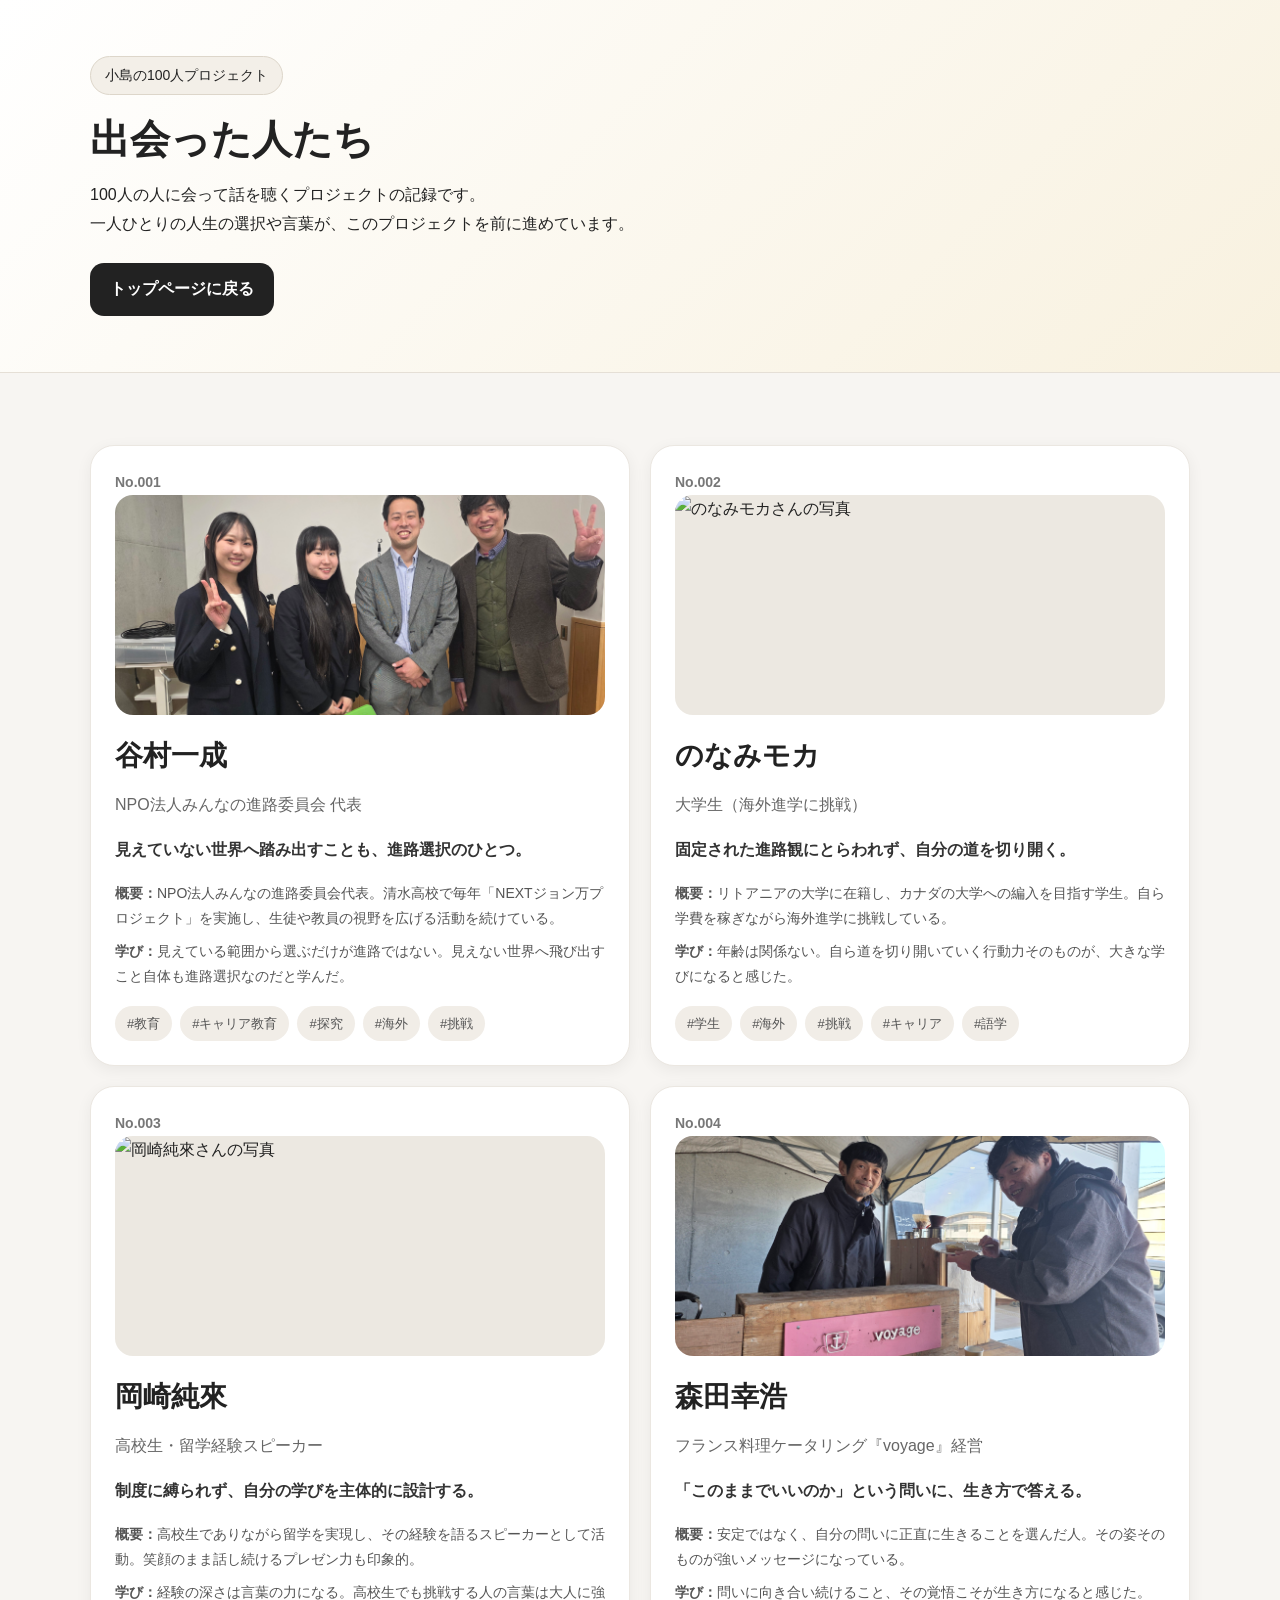
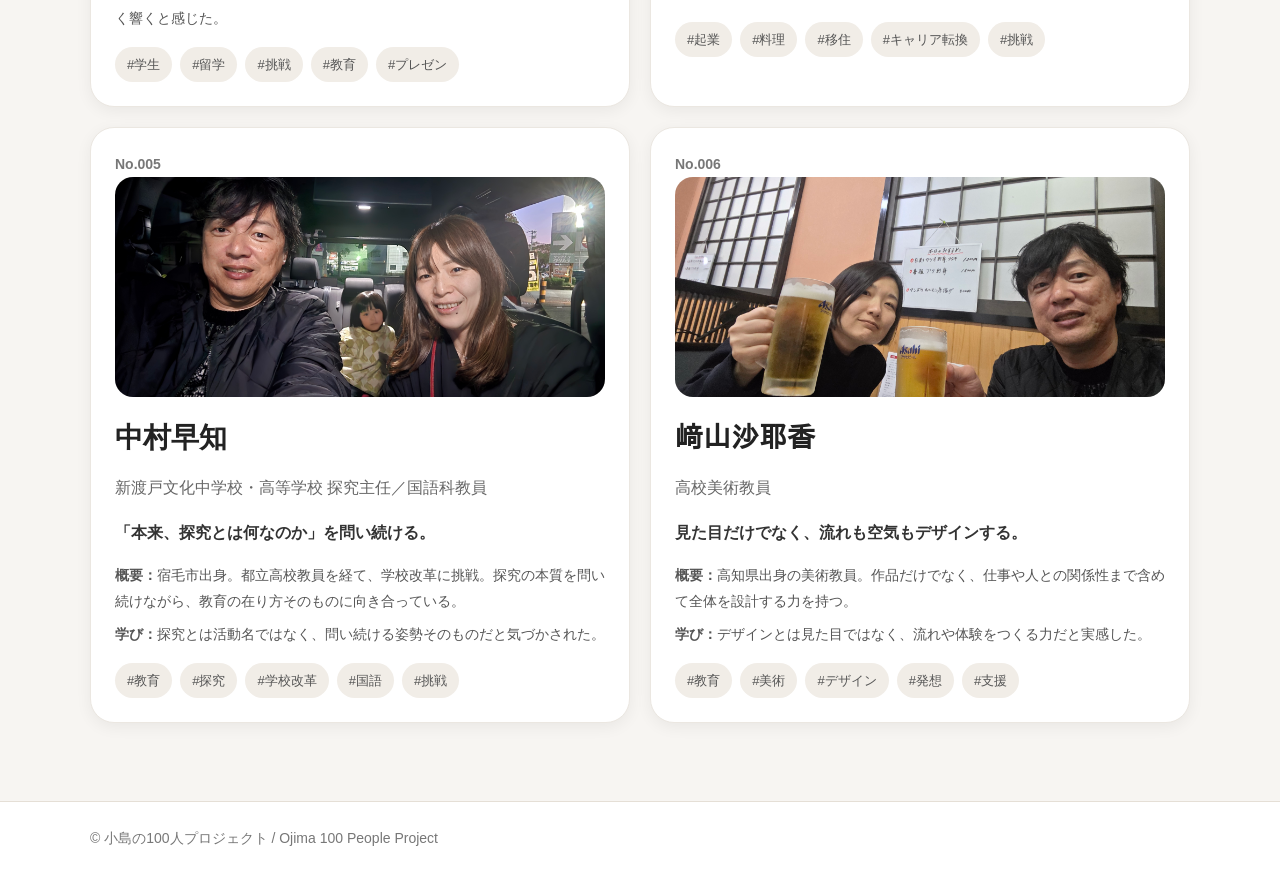
==== people.html @ 740d9c17 "５，６人目を追加" ====
<!DOCTYPE html>
<html lang="ja">
<head>
  <meta charset="UTF-8">
  <meta name="viewport" content="width=device-width, initial-scale=1.0">
  <title>出会った人たち | 小島の100人プロジェクト</title>
  <style>
    * {
      box-sizing: border-box;
    }

    body {
      margin: 0;
      font-family: "Hiragino Sans", "Yu Gothic", "Meiryo", sans-serif;
      background: #f7f5f2;
      color: #222;
      line-height: 1.8;
    }

    a {
      color: inherit;
      text-decoration: none;
    }

    .container {
      width: min(1100px, calc(100% - 32px));
      margin: 0 auto;
    }

    .hero {
      background: linear-gradient(135deg, #ffffff 0%, #f8f1df 100%);
      border-bottom: 1px solid #e5dfd6;
      padding: 56px 0;
    }

    .badge {
      display: inline-block;
      background: #f3efe8;
      border: 1px solid #ddd6ca;
      border-radius: 999px;
      padding: 6px 14px;
      font-size: 14px;
      margin-bottom: 18px;
    }

    h1 {
      font-size: 40px;
      margin: 0 0 16px;
      line-height: 1.3;
    }

    h2 {
      font-size: 28px;
      margin: 0 0 10px;
    }

    p {
      margin: 0;
    }

    .section {
      padding: 48px 0;
    }

    .card {
      background: #fff;
      border-radius: 24px;
      padding: 24px;
      box-shadow: 0 4px 16px rgba(0,0,0,0.06);
      border: 1px solid #ebe7e1;
    }

    .button {
      display: inline-block;
      margin-top: 24px;
      padding: 12px 20px;
      border-radius: 14px;
      background: #222;
      color: white;
      font-weight: 700;
    }

    .people-grid {
      display: grid;
      grid-template-columns: repeat(2, 1fr);
      gap: 20px;
      margin-top: 24px;
    }

    .person-image {
      width: 100%;
      height: 220px;
      object-fit: cover;
      border-radius: 18px;
      background: #ece8e1;
      display: block;
    }

    .person-no {
      font-size: 14px;
      color: #777;
      font-weight: 700;
    }

    .person-role {
      color: #666;
      margin-top: 4px;
    }

    .person-copy {
      margin-top: 16px;
      font-weight: 700;
      color: #333;
    }

    .person-meta {
      margin-top: 16px;
      font-size: 14px;
      color: #555;
    }

    .person-meta div {
      margin-top: 8px;
    }

    .tags {
      display: flex;
      flex-wrap: wrap;
      gap: 8px;
      margin-top: 16px;
    }

    .tag {
      background: #f1ede7;
      color: #555;
      border-radius: 999px;
      padding: 6px 12px;
      font-size: 13px;
    }

    .footer {
      border-top: 1px solid #e5dfd6;
      padding: 24px 0 40px;
      color: #777;
      font-size: 14px;
      background: #fff;
      margin-top: 30px;
    }

    @media (max-width: 800px) {
      h1 {
        font-size: 30px;
      }

      .people-grid {
        grid-template-columns: 1fr;
      }
    }
  </style>
</head>
<body>
  <header class="hero">
    <div class="container">
      <div class="badge">小島の100人プロジェクト</div>
      <h1>出会った人たち</h1>
      <p>
        100人の人に会って話を聴くプロジェクトの記録です。<br>
        一人ひとりの人生の選択や言葉が、このプロジェクトを前に進めています。
      </p>
      <a class="button" href="index.html">トップページに戻る</a>
    </div>
  </header>

  <section class="section">
    <div class="container">
      <div class="people-grid">

        <article class="card">
          <div class="person-no">No.001</div>
          <img class="person-image" src="person001.jpg" alt="谷村一成さんの写真">
          <h2 style="margin-top:16px;">谷村一成</h2>
          <div class="person-role">NPO法人みんなの進路委員会 代表</div>
          <div class="person-copy">見えていない世界へ踏み出すことも、進路選択のひとつ。</div>
          <div class="person-meta">
            <div><strong>概要：</strong>NPO法人みんなの進路委員会代表。清水高校で毎年「NEXTジョン万プロジェクト」を実施し、生徒や教員の視野を広げる活動を続けている。</div>
            <div><strong>学び：</strong>見えている範囲から選ぶだけが進路ではない。見えない世界へ飛び出すこと自体も進路選択なのだと学んだ。</div>
          </div>
          <div class="tags">
            <span class="tag">#教育</span>
            <span class="tag">#キャリア教育</span>
            <span class="tag">#探究</span>
            <span class="tag">#海外</span>
            <span class="tag">#挑戦</span>
          </div>
        </article>

        <article class="card">
          <div class="person-no">No.002</div>
          <img class="person-image" src="person002.jpg" alt="のなみモカさんの写真">
          <h2 style="margin-top:16px;">のなみモカ</h2>
          <div class="person-role">大学生（海外進学に挑戦）</div>
          <div class="person-copy">固定された進路観にとらわれず、自分の道を切り開く。</div>
          <div class="person-meta">
            <div><strong>概要：</strong>リトアニアの大学に在籍し、カナダの大学への編入を目指す学生。自ら学費を稼ぎながら海外進学に挑戦している。</div>
            <div><strong>学び：</strong>年齢は関係ない。自ら道を切り開いていく行動力そのものが、大きな学びになると感じた。</div>
          </div>
          <div class="tags">
            <span class="tag">#学生</span>
            <span class="tag">#海外</span>
            <span class="tag">#挑戦</span>
            <span class="tag">#キャリア</span>
            <span class="tag">#語学</span>
          </div>
        </article>

        <article class="card">
          <div class="person-no">No.003</div>
          <img class="person-image" src="person003.jpg" alt="岡崎純來さんの写真">
          <h2 style="margin-top:16px;">岡崎純來</h2>
          <div class="person-role">高校生・留学経験スピーカー</div>
          <div class="person-copy">制度に縛られず、自分の学びを主体的に設計する。</div>
          <div class="person-meta">
            <div><strong>概要：</strong>高校生でありながら留学を実現し、その経験を語るスピーカーとして活動。笑顔のまま話し続けるプレゼン力も印象的。</div>
            <div><strong>学び：</strong>経験の深さは言葉の力になる。高校生でも挑戦する人の言葉は大人に強く響くと感じた。</div>
          </div>
          <div class="tags">
            <span class="tag">#学生</span>
            <span class="tag">#留学</span>
            <span class="tag">#挑戦</span>
            <span class="tag">#教育</span>
            <span class="tag">#プレゼン</span>
          </div>
        </article>

        <article class="card">
          <div class="person-no">No.004</div>
          <img class="person-image" src="person004 (2).jpg" alt="森田幸浩さんの写真">
          <h2 style="margin-top:16px;">森田幸浩</h2>
          <div class="person-role">フランス料理ケータリング『voyage』経営</div>
          <div class="person-copy">「このままでいいのか」という問いに、生き方で答える。</div>
          <div class="person-meta">
            <div><strong>概要：</strong>安定ではなく、自分の問いに正直に生きることを選んだ人。その姿そのものが強いメッセージになっている。</div>
            <div><strong>学び：</strong>問いに向き合い続けること、その覚悟こそが生き方になると感じた。</div>
          </div>
          <div class="tags">
            <span class="tag">#起業</span>
            <span class="tag">#料理</span>
            <span class="tag">#移住</span>
            <span class="tag">#キャリア転換</span>
            <span class="tag">#挑戦</span>
          </div>
        </article>

        <article class="card">
          <div class="person-no">No.005</div>
          <img class="person-image" src="person005.jpg" alt="中村早知さんの写真">
          <h2 style="margin-top:16px;">中村早知</h2>
          <div class="person-role">新渡戸文化中学校・高等学校 探究主任／国語科教員</div>
          <div class="person-copy">「本来、探究とは何なのか」を問い続ける。</div>
          <div class="person-meta">
            <div><strong>概要：</strong>宿毛市出身。都立高校教員を経て、学校改革に挑戦。探究の本質を問い続けながら、教育の在り方そのものに向き合っている。</div>
            <div><strong>学び：</strong>探究とは活動名ではなく、問い続ける姿勢そのものだと気づかされた。</div>
          </div>
          <div class="tags">
            <span class="tag">#教育</span>
            <span class="tag">#探究</span>
            <span class="tag">#学校改革</span>
            <span class="tag">#国語</span>
            <span class="tag">#挑戦</span>
          </div>
        </article>

        <article class="card">
          <div class="person-no">No.006</div>
          <img class="person-image" src="person006.jpg" alt="﨑山沙耶香さんの写真">
          <h2 style="margin-top:16px;">﨑山沙耶香</h2>
          <div class="person-role">高校美術教員</div>
          <div class="person-copy">見た目だけでなく、流れも空気もデザインする。</div>
          <div class="person-meta">
            <div><strong>概要：</strong>高知県出身の美術教員。作品だけでなく、仕事や人との関係性まで含めて全体を設計する力を持つ。</div>
            <div><strong>学び：</strong>デザインとは見た目ではなく、流れや体験をつくる力だと実感した。</div>
          </div>
          <div class="tags">
            <span class="tag">#教育</span>
            <span class="tag">#美術</span>
            <span class="tag">#デザイン</span>
            <span class="tag">#発想</span>
            <span class="tag">#支援</span>
          </div>
        </article>

      </div>
    </div>
  </section>

  <footer class="footer">
    <div class="container">
      © 小島の100人プロジェクト / Ojima 100 People Project
    </div>
  </footer>
</body>
</html>
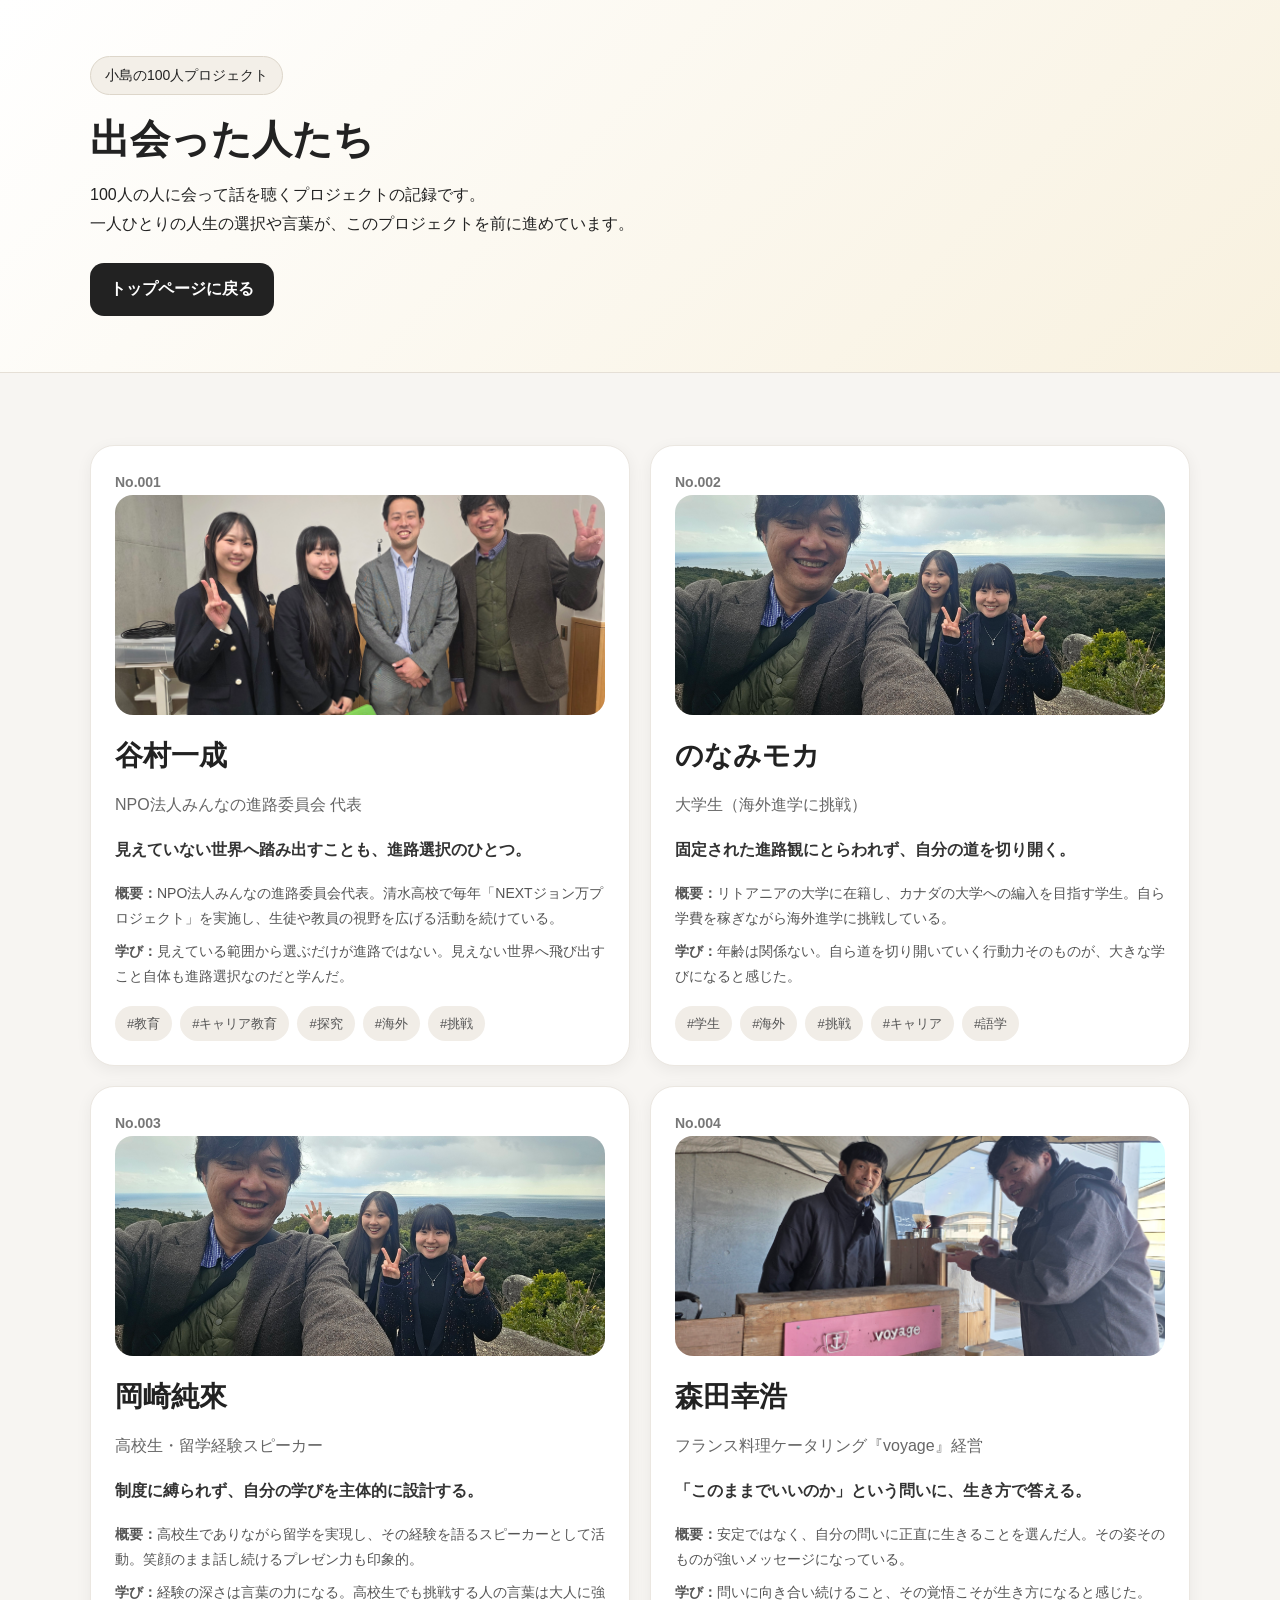
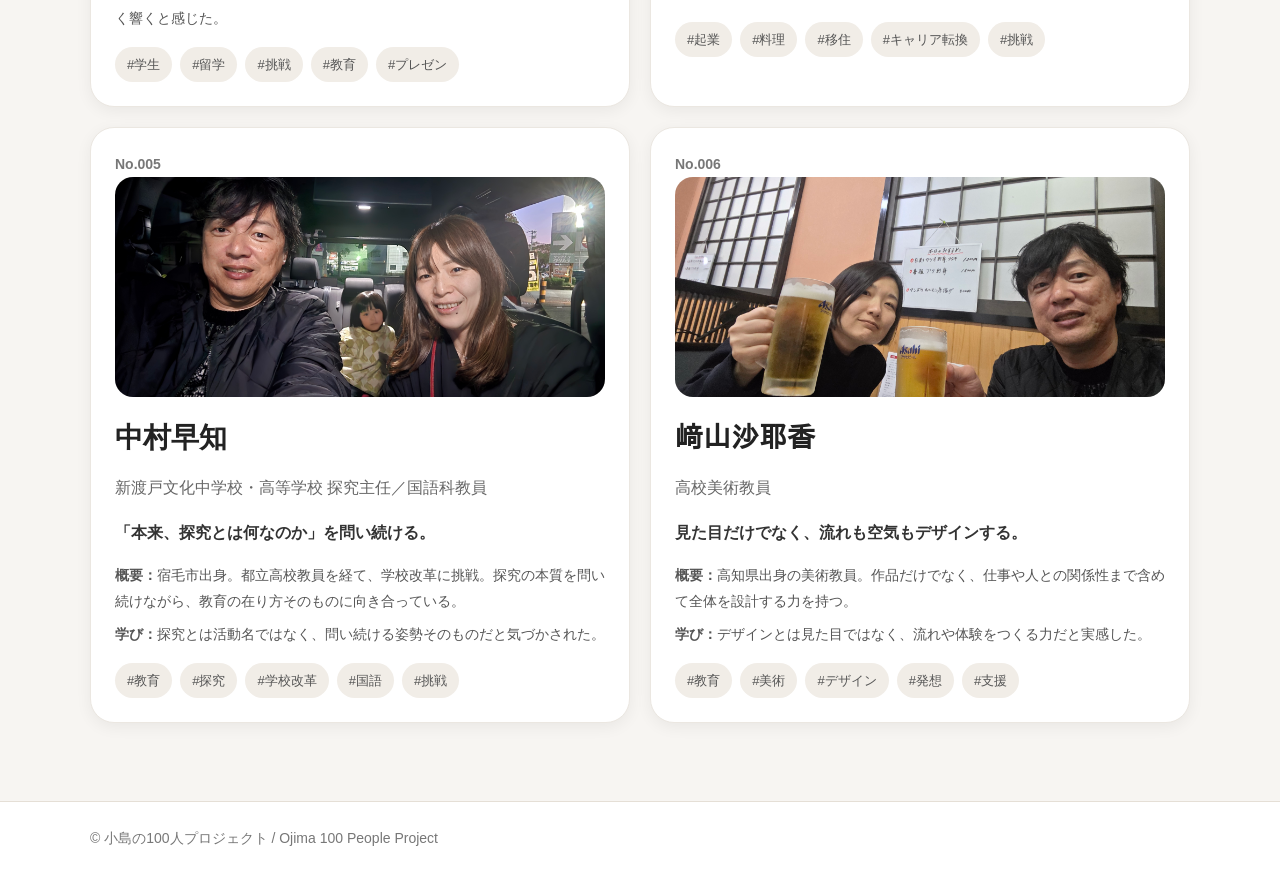
==== commit dcd263aa: "2-3人目の写真リンクを修正" ====
--- a/people.html
+++ b/people.html
@@ -196,7 +196,7 @@
 
         <article class="card">
           <div class="person-no">No.002</div>
-          <img class="person-image" src="person002.jpg" alt="のなみモカさんの写真">
+          <img class="person-image" src="person002-003.jpg" alt="のなみモカさんの写真">
           <h2 style="margin-top:16px;">のなみモカ</h2>
           <div class="person-role">大学生（海外進学に挑戦）</div>
           <div class="person-copy">固定された進路観にとらわれず、自分の道を切り開く。</div>
@@ -215,7 +215,7 @@
 
         <article class="card">
           <div class="person-no">No.003</div>
-          <img class="person-image" src="person003.jpg" alt="岡崎純來さんの写真">
+          <img class="person-image" src="person002-003.jpg" alt="岡崎純來さんの写真">
           <h2 style="margin-top:16px;">岡崎純來</h2>
           <div class="person-role">高校生・留学経験スピーカー</div>
           <div class="person-copy">制度に縛られず、自分の学びを主体的に設計する。</div>
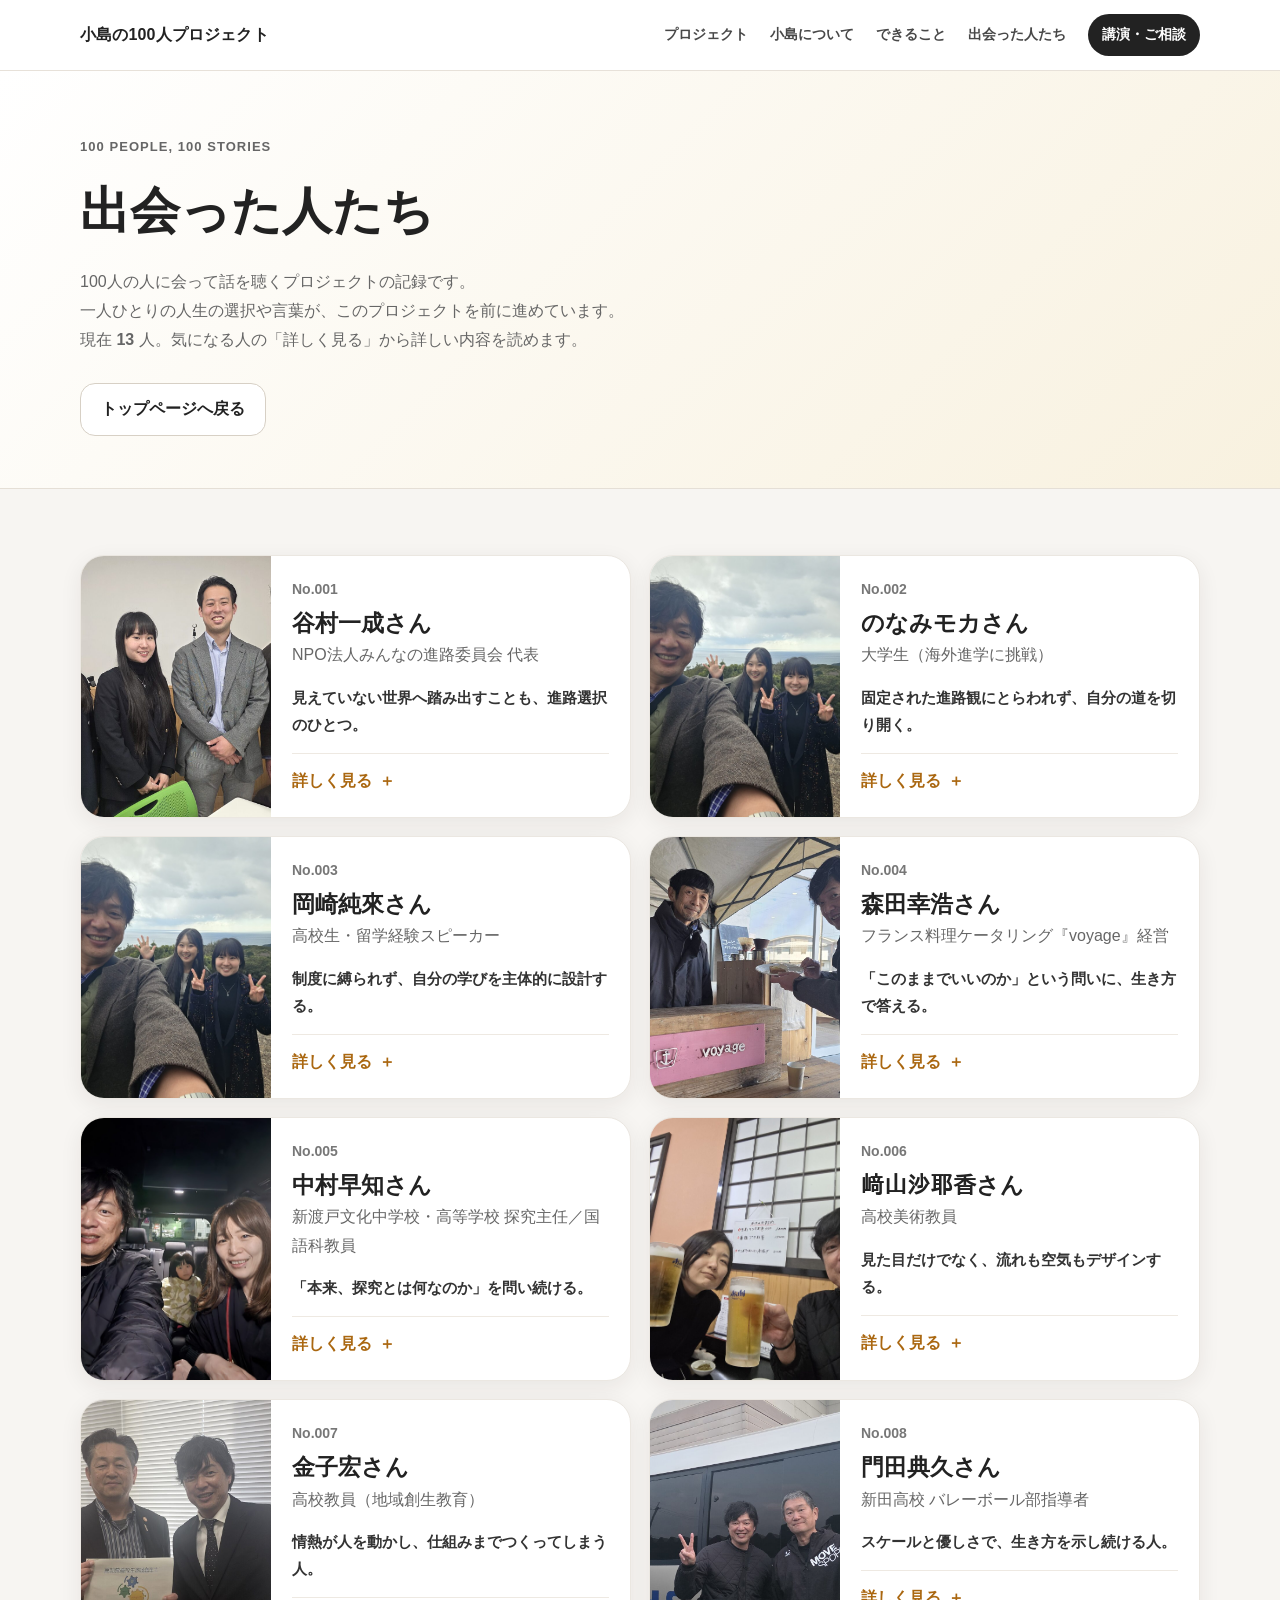
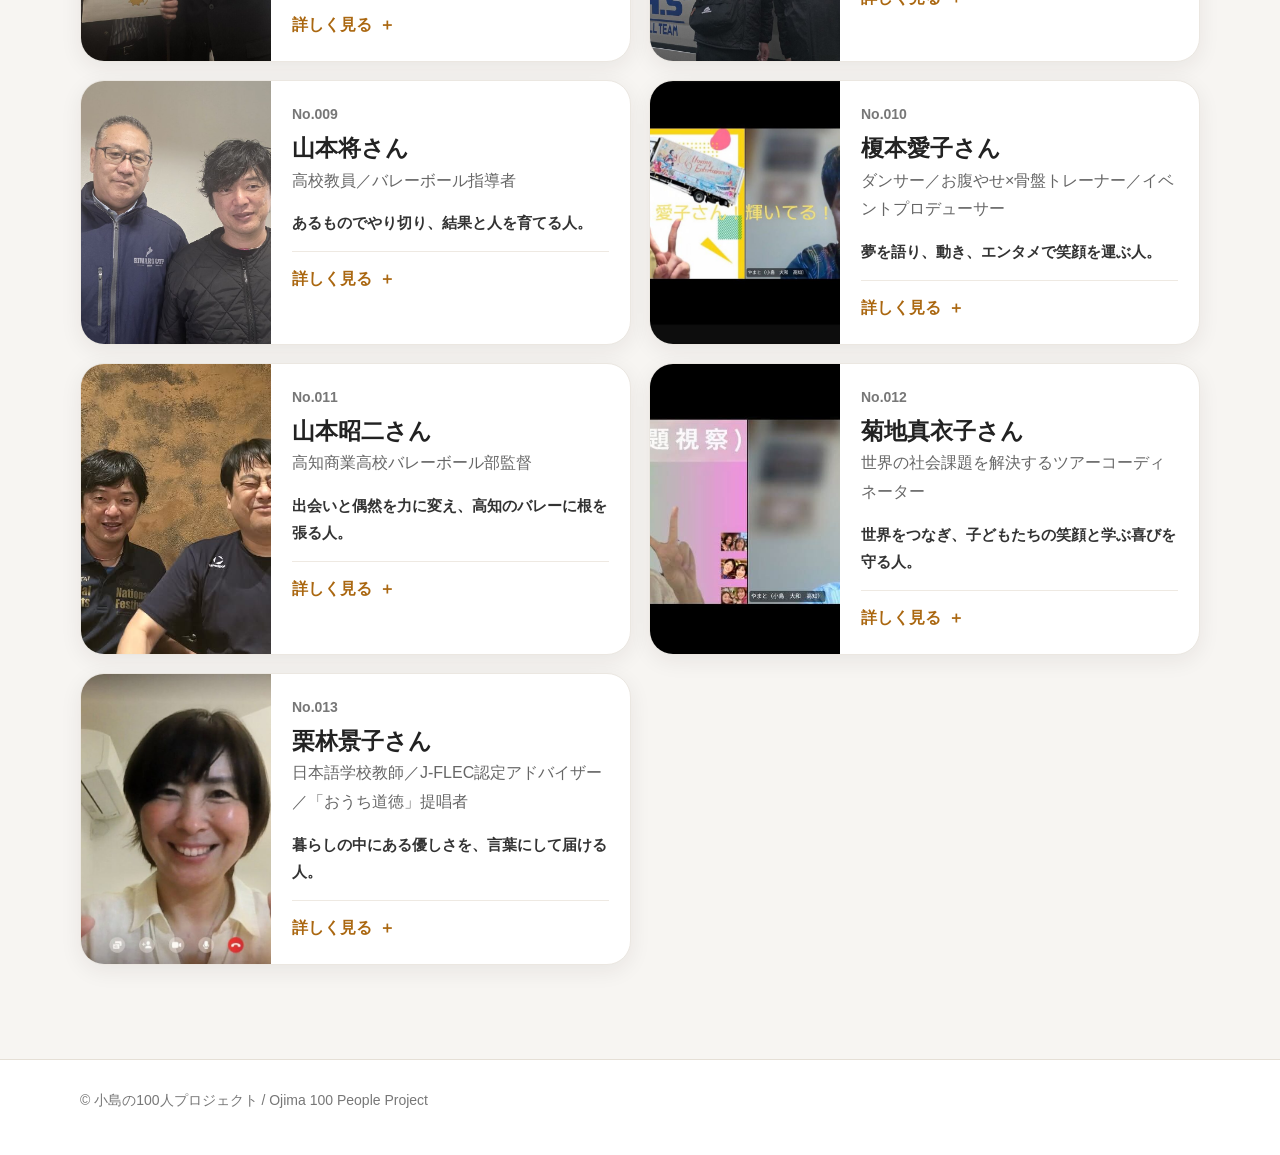
==== commit 7f46c115: "13人目まで追加しホームページを整理" ====
--- a/people.html
+++ b/people.html
@@ -1,302 +1,44 @@
-<!DOCTYPE html>
+<!doctype html>
 <html lang="ja">
 <head>
-  <meta charset="UTF-8">
-  <meta name="viewport" content="width=device-width, initial-scale=1.0">
-  <title>出会った人たち | 小島の100人プロジェクト</title>
-  <style>
-    * {
-      box-sizing: border-box;
-    }
-
-    body {
-      margin: 0;
-      font-family: "Hiragino Sans", "Yu Gothic", "Meiryo", sans-serif;
-      background: #f7f5f2;
-      color: #222;
-      line-height: 1.8;
-    }
-
-    a {
-      color: inherit;
-      text-decoration: none;
-    }
-
-    .container {
-      width: min(1100px, calc(100% - 32px));
-      margin: 0 auto;
-    }
-
-    .hero {
-      background: linear-gradient(135deg, #ffffff 0%, #f8f1df 100%);
-      border-bottom: 1px solid #e5dfd6;
-      padding: 56px 0;
-    }
-
-    .badge {
-      display: inline-block;
-      background: #f3efe8;
-      border: 1px solid #ddd6ca;
-      border-radius: 999px;
-      padding: 6px 14px;
-      font-size: 14px;
-      margin-bottom: 18px;
-    }
-
-    h1 {
-      font-size: 40px;
-      margin: 0 0 16px;
-      line-height: 1.3;
-    }
-
-    h2 {
-      font-size: 28px;
-      margin: 0 0 10px;
-    }
-
-    p {
-      margin: 0;
-    }
-
-    .section {
-      padding: 48px 0;
-    }
-
-    .card {
-      background: #fff;
-      border-radius: 24px;
-      padding: 24px;
-      box-shadow: 0 4px 16px rgba(0,0,0,0.06);
-      border: 1px solid #ebe7e1;
-    }
-
-    .button {
-      display: inline-block;
-      margin-top: 24px;
-      padding: 12px 20px;
-      border-radius: 14px;
-      background: #222;
-      color: white;
-      font-weight: 700;
-    }
-
-    .people-grid {
-      display: grid;
-      grid-template-columns: repeat(2, 1fr);
-      gap: 20px;
-      margin-top: 24px;
-    }
-
-    .person-image {
-      width: 100%;
-      height: 220px;
-      object-fit: cover;
-      border-radius: 18px;
-      background: #ece8e1;
-      display: block;
-    }
-
-    .person-no {
-      font-size: 14px;
-      color: #777;
-      font-weight: 700;
-    }
-
-    .person-role {
-      color: #666;
-      margin-top: 4px;
-    }
-
-    .person-copy {
-      margin-top: 16px;
-      font-weight: 700;
-      color: #333;
-    }
-
-    .person-meta {
-      margin-top: 16px;
-      font-size: 14px;
-      color: #555;
-    }
-
-    .person-meta div {
-      margin-top: 8px;
-    }
-
-    .tags {
-      display: flex;
-      flex-wrap: wrap;
-      gap: 8px;
-      margin-top: 16px;
-    }
-
-    .tag {
-      background: #f1ede7;
-      color: #555;
-      border-radius: 999px;
-      padding: 6px 12px;
-      font-size: 13px;
-    }
-
-    .footer {
-      border-top: 1px solid #e5dfd6;
-      padding: 24px 0 40px;
-      color: #777;
-      font-size: 14px;
-      background: #fff;
-      margin-top: 30px;
-    }
-
-    @media (max-width: 800px) {
-      h1 {
-        font-size: 30px;
-      }
-
-      .people-grid {
-        grid-template-columns: 1fr;
-      }
-    }
-  </style>
+  <meta charset="utf-8">
+  <meta name="viewport" content="width=device-width, initial-scale=1">
+  <meta name="description" content="小島の100人プロジェクトで出会った13人の紹介。">
+  <title>出会った人たち｜小島の100人プロジェクト</title>
+  <link rel="stylesheet" href="style.css">
+  <script src="people-data.js" defer></script>
+  <script src="site.js" defer></script>
 </head>
 <body>
-  <header class="hero">
-    <div class="container">
-      <div class="badge">小島の100人プロジェクト</div>
-      <h1>出会った人たち</h1>
-      <p>
-        100人の人に会って話を聴くプロジェクトの記録です。<br>
-        一人ひとりの人生の選択や言葉が、このプロジェクトを前に進めています。
-      </p>
-      <a class="button" href="index.html">トップページに戻る</a>
+  <header class="site-header">
+    <div class="container nav-row">
+      <a class="brand" href="index.html">小島の100人プロジェクト</a>
+      <button class="menu-button" type="button" aria-expanded="false" aria-controls="site-nav">メニュー</button>
+      <nav class="nav-links" id="site-nav" aria-label="メインメニュー">
+        <a href="index.html#project">プロジェクト</a>
+        <a href="index.html#profile">小島について</a>
+        <a href="index.html#services">できること</a>
+        <a href="people.html">出会った人たち</a>
+        <a class="nav-contact" href="index.html#request">講演・ご相談</a>
+      </nav>
     </div>
   </header>
 
-  <section class="section">
-    <div class="container">
-      <div class="people-grid">
+  <main>
+    <section class="page-hero">
+      <div class="container">
+        <p class="section-kicker">100 PEOPLE, 100 STORIES</p>
+        <h1>出会った人たち</h1>
+        <p>100人の人に会って話を聴くプロジェクトの記録です。<br>一人ひとりの人生の選択や言葉が、このプロジェクトを前に進めています。<br>現在 <strong data-people-count>13</strong> 人。気になる人の「詳しく見る」から詳しい内容を読めます。</p>
+        <div class="button-row"><a class="button button-light" href="index.html">トップページへ戻る</a></div>
+      </div>
+    </section>
+    <section class="section">
+      <div class="container"><div class="people-list" id="people-list"></div></div>
+    </section>
+  </main>
 
-        <article class="card">
-          <div class="person-no">No.001</div>
-          <img class="person-image" src="person001.jpg" alt="谷村一成さんの写真">
-          <h2 style="margin-top:16px;">谷村一成</h2>
-          <div class="person-role">NPO法人みんなの進路委員会 代表</div>
-          <div class="person-copy">見えていない世界へ踏み出すことも、進路選択のひとつ。</div>
-          <div class="person-meta">
-            <div><strong>概要：</strong>NPO法人みんなの進路委員会代表。清水高校で毎年「NEXTジョン万プロジェクト」を実施し、生徒や教員の視野を広げる活動を続けている。</div>
-            <div><strong>学び：</strong>見えている範囲から選ぶだけが進路ではない。見えない世界へ飛び出すこと自体も進路選択なのだと学んだ。</div>
-          </div>
-          <div class="tags">
-            <span class="tag">#教育</span>
-            <span class="tag">#キャリア教育</span>
-            <span class="tag">#探究</span>
-            <span class="tag">#海外</span>
-            <span class="tag">#挑戦</span>
-          </div>
-        </article>
-
-        <article class="card">
-          <div class="person-no">No.002</div>
-          <img class="person-image" src="person002-003.jpg" alt="のなみモカさんの写真">
-          <h2 style="margin-top:16px;">のなみモカ</h2>
-          <div class="person-role">大学生（海外進学に挑戦）</div>
-          <div class="person-copy">固定された進路観にとらわれず、自分の道を切り開く。</div>
-          <div class="person-meta">
-            <div><strong>概要：</strong>リトアニアの大学に在籍し、カナダの大学への編入を目指す学生。自ら学費を稼ぎながら海外進学に挑戦している。</div>
-            <div><strong>学び：</strong>年齢は関係ない。自ら道を切り開いていく行動力そのものが、大きな学びになると感じた。</div>
-          </div>
-          <div class="tags">
-            <span class="tag">#学生</span>
-            <span class="tag">#海外</span>
-            <span class="tag">#挑戦</span>
-            <span class="tag">#キャリア</span>
-            <span class="tag">#語学</span>
-          </div>
-        </article>
-
-        <article class="card">
-          <div class="person-no">No.003</div>
-          <img class="person-image" src="person002-003.jpg" alt="岡崎純來さんの写真">
-          <h2 style="margin-top:16px;">岡崎純來</h2>
-          <div class="person-role">高校生・留学経験スピーカー</div>
-          <div class="person-copy">制度に縛られず、自分の学びを主体的に設計する。</div>
-          <div class="person-meta">
-            <div><strong>概要：</strong>高校生でありながら留学を実現し、その経験を語るスピーカーとして活動。笑顔のまま話し続けるプレゼン力も印象的。</div>
-            <div><strong>学び：</strong>経験の深さは言葉の力になる。高校生でも挑戦する人の言葉は大人に強く響くと感じた。</div>
-          </div>
-          <div class="tags">
-            <span class="tag">#学生</span>
-            <span class="tag">#留学</span>
-            <span class="tag">#挑戦</span>
-            <span class="tag">#教育</span>
-            <span class="tag">#プレゼン</span>
-          </div>
-        </article>
-
-        <article class="card">
-          <div class="person-no">No.004</div>
-          <img class="person-image" src="person004 (2).jpg" alt="森田幸浩さんの写真">
-          <h2 style="margin-top:16px;">森田幸浩</h2>
-          <div class="person-role">フランス料理ケータリング『voyage』経営</div>
-          <div class="person-copy">「このままでいいのか」という問いに、生き方で答える。</div>
-          <div class="person-meta">
-            <div><strong>概要：</strong>安定ではなく、自分の問いに正直に生きることを選んだ人。その姿そのものが強いメッセージになっている。</div>
-            <div><strong>学び：</strong>問いに向き合い続けること、その覚悟こそが生き方になると感じた。</div>
-          </div>
-          <div class="tags">
-            <span class="tag">#起業</span>
-            <span class="tag">#料理</span>
-            <span class="tag">#移住</span>
-            <span class="tag">#キャリア転換</span>
-            <span class="tag">#挑戦</span>
-          </div>
-        </article>
-
-        <article class="card">
-          <div class="person-no">No.005</div>
-          <img class="person-image" src="person005.jpg" alt="中村早知さんの写真">
-          <h2 style="margin-top:16px;">中村早知</h2>
-          <div class="person-role">新渡戸文化中学校・高等学校 探究主任／国語科教員</div>
-          <div class="person-copy">「本来、探究とは何なのか」を問い続ける。</div>
-          <div class="person-meta">
-            <div><strong>概要：</strong>宿毛市出身。都立高校教員を経て、学校改革に挑戦。探究の本質を問い続けながら、教育の在り方そのものに向き合っている。</div>
-            <div><strong>学び：</strong>探究とは活動名ではなく、問い続ける姿勢そのものだと気づかされた。</div>
-          </div>
-          <div class="tags">
-            <span class="tag">#教育</span>
-            <span class="tag">#探究</span>
-            <span class="tag">#学校改革</span>
-            <span class="tag">#国語</span>
-            <span class="tag">#挑戦</span>
-          </div>
-        </article>
-
-        <article class="card">
-          <div class="person-no">No.006</div>
-          <img class="person-image" src="person006.jpg" alt="﨑山沙耶香さんの写真">
-          <h2 style="margin-top:16px;">﨑山沙耶香</h2>
-          <div class="person-role">高校美術教員</div>
-          <div class="person-copy">見た目だけでなく、流れも空気もデザインする。</div>
-          <div class="person-meta">
-            <div><strong>概要：</strong>高知県出身の美術教員。作品だけでなく、仕事や人との関係性まで含めて全体を設計する力を持つ。</div>
-            <div><strong>学び：</strong>デザインとは見た目ではなく、流れや体験をつくる力だと実感した。</div>
-          </div>
-          <div class="tags">
-            <span class="tag">#教育</span>
-            <span class="tag">#美術</span>
-            <span class="tag">#デザイン</span>
-            <span class="tag">#発想</span>
-            <span class="tag">#支援</span>
-          </div>
-        </article>
-
-      </div>
-    </div>
-  </section>
-
-  <footer class="footer">
-    <div class="container">
-      © 小島の100人プロジェクト / Ojima 100 People Project
-    </div>
-  </footer>
+  <footer class="footer"><div class="container">© 小島の100人プロジェクト / Ojima 100 People Project</div></footer>
+  <script defer src="https://static.cloudflareinsights.com/beacon.min.js" data-cf-beacon='{"token":"42fcae2c3ddd4a71bd845578c93f13e4"}'></script>
 </body>
 </html>
--- a/style.css
+++ b/style.css
@@ -0,0 +1,250 @@
+:root {
+  --bg: #f7f5f2;
+  --surface: #ffffff;
+  --surface-warm: #f8f1df;
+  --surface-muted: #f3efe8;
+  --text: #222222;
+  --muted: #666666;
+  --line: #e5dfd6;
+  --accent: #d48516;
+  --accent-dark: #aa6710;
+  --shadow: 0 6px 22px rgba(43, 35, 25, 0.07);
+  --radius: 24px;
+}
+
+* { box-sizing: border-box; }
+html { scroll-behavior: smooth; }
+body {
+  margin: 0;
+  color: var(--text);
+  background: var(--bg);
+  font-family: "Hiragino Sans", "Yu Gothic", "Meiryo", sans-serif;
+  line-height: 1.8;
+}
+body.menu-open { overflow: hidden; }
+a { color: inherit; text-decoration: none; }
+img { display: block; max-width: 100%; }
+button { font: inherit; }
+
+.container {
+  width: min(1120px, calc(100% - 36px));
+  margin: 0 auto;
+}
+
+.site-header {
+  position: sticky;
+  top: 0;
+  z-index: 20;
+  border-bottom: 1px solid rgba(229, 223, 214, 0.92);
+  background: rgba(255, 255, 255, 0.94);
+  backdrop-filter: blur(12px);
+}
+.nav-row {
+  min-height: 70px;
+  display: flex;
+  align-items: center;
+  justify-content: space-between;
+  gap: 24px;
+}
+.brand { font-weight: 800; letter-spacing: 0.01em; }
+.nav-links { display: flex; align-items: center; gap: 22px; font-size: 14px; font-weight: 700; }
+.nav-links a { color: #484848; }
+.nav-links a:hover { color: var(--accent-dark); }
+.nav-contact { padding: 8px 14px; border-radius: 999px; color: #fff !important; background: var(--text); }
+.menu-button { display: none; border: 0; background: transparent; padding: 8px; font-weight: 700; cursor: pointer; }
+
+.hero {
+  padding: 78px 0 66px;
+  overflow: hidden;
+  border-bottom: 1px solid var(--line);
+  background:
+    radial-gradient(circle at 88% 12%, rgba(212, 133, 22, 0.17), transparent 27%),
+    linear-gradient(135deg, #ffffff 0%, var(--surface-warm) 100%);
+}
+.hero-grid { display: grid; grid-template-columns: 1fr 340px; gap: 52px; align-items: center; }
+.eyebrow {
+  display: inline-flex;
+  padding: 6px 14px;
+  margin-bottom: 20px;
+  border: 1px solid #ddd6ca;
+  border-radius: 999px;
+  background: var(--surface-muted);
+  font-size: 14px;
+  font-weight: 700;
+}
+.hero h1 { margin: 0; font-size: clamp(38px, 5vw, 60px); line-height: 1.24; letter-spacing: -0.035em; }
+.hero-copy { max-width: 760px; margin: 26px 0 0; color: #4c4c4c; font-size: 18px; }
+.hero-quote { padding: 30px; border-radius: var(--radius); background: rgba(255,255,255,.74); box-shadow: var(--shadow); }
+.hero-quote strong { display: block; font-size: 24px; line-height: 1.5; }
+.hero-quote span { display: block; margin-top: 16px; color: var(--muted); }
+
+.button-row { display: flex; flex-wrap: wrap; gap: 12px; margin-top: 28px; }
+.button {
+  display: inline-flex;
+  align-items: center;
+  justify-content: center;
+  min-height: 46px;
+  padding: 11px 20px;
+  border: 1px solid transparent;
+  border-radius: 15px;
+  font-weight: 800;
+  transition: transform .2s, background .2s;
+}
+.button:hover { transform: translateY(-1px); }
+.button-main { color: #fff; background: var(--accent); }
+.button-main:hover { background: var(--accent-dark); }
+.button-dark { color: #fff; background: var(--text); }
+.button-light { border-color: #d7d0c5; background: #fff; }
+.button-consult { border-color: #c8790e; color: #8f560d; background: #fff8e8; }
+.button-small { min-height: 38px; padding: 7px 13px; border-radius: 12px; font-size: 14px; }
+
+.stats { display: grid; grid-template-columns: repeat(3, 1fr); gap: 16px; padding: 28px 0; }
+.stat-card { padding: 22px; border: 1px solid #ebe7e1; border-radius: 20px; background: #fff; box-shadow: 0 3px 12px rgba(0,0,0,.04); }
+.stat-label { color: #777; font-size: 14px; }
+.stat-number { margin-top: 4px; font-size: 31px; font-weight: 850; line-height: 1.4; }
+.stat-number-small { font-size: 25px; }
+
+.section { padding: 66px 0; }
+.section-compact { padding-top: 18px; }
+.section-head { display: flex; justify-content: space-between; gap: 26px; align-items: end; margin-bottom: 28px; }
+.section-title { margin: 0; font-size: clamp(30px, 3vw, 40px); line-height: 1.35; letter-spacing: -.02em; }
+.section-sub { max-width: 760px; margin: 8px 0 0; color: var(--muted); font-size: 16px; }
+.section-kicker { margin: 0 0 6px; color: var(--accent-dark); font-size: 13px; font-weight: 850; letter-spacing: .08em; }
+
+.card { border: 1px solid #ebe7e1; border-radius: var(--radius); background: #fff; box-shadow: var(--shadow); }
+.profile-grid { display: grid; grid-template-columns: 1.12fr .88fr; gap: 30px; align-items: start; }
+.profile-copy { padding: 30px; }
+.profile-copy p { margin: 0; color: #555; }
+.profile-side { display: grid; gap: 18px; }
+.profile-image { width: 100%; height: 410px; object-fit: cover; border-radius: var(--radius); box-shadow: var(--shadow); }
+.warm-card { padding: 26px; background: var(--surface-muted); }
+.warm-card h3 { margin: 0; font-size: 19px; }
+.simple-list { margin: 15px 0 0; padding-left: 1.2em; color: #444; }
+.small-note { margin: 14px 0 0; color: #777; font-size: 13px; }
+.simple-list li { margin-bottom: 6px; }
+
+.mini-grid { display: grid; grid-template-columns: repeat(4, 1fr); gap: 16px; }
+.mini-card { padding: 24px; }
+.mini-card h3 { margin: 0; font-size: 20px; }
+.mini-card p { margin: 10px 0 0; color: #5b5b5b; font-size: 15px; }
+
+.service-grid { display: grid; grid-template-columns: repeat(3, 1fr); gap: 18px; }
+.service-card { align-self: start; padding: 26px; }
+.service-card h3 { margin: 0; font-size: 20px; }
+.service-card p { margin: 10px 0 0; color: #555; font-size: 15px; }
+.service-note { margin-top: 18px; padding: 18px 22px; border-radius: 18px; background: var(--surface-muted); color: #5d554c; }
+
+.request-panel {
+  display: grid;
+  grid-template-columns: .9fr 1.1fr;
+  gap: 28px;
+  padding: 34px;
+  border-radius: var(--radius);
+  color: #fff;
+  background: #24211e;
+  box-shadow: var(--shadow);
+}
+.request-main p:not(.section-kicker) { color: rgba(255,255,255,.82); }
+.request-main .section-kicker { color: #f1b24d; }
+.request-options { display: grid; grid-template-columns: repeat(2, 1fr); gap: 12px; }
+.request-options > div { padding: 18px; border: 1px solid rgba(255,255,255,.14); border-radius: 17px; background: rgba(255,255,255,.07); }
+.request-options strong { display: block; margin-bottom: 7px; }
+.request-options span { display: block; color: rgba(255,255,255,.72); font-size: 14px; }
+.request-cost { grid-column: 1 / -1; margin: 0; padding-top: 18px; border-top: 1px solid rgba(255,255,255,.14); color: rgba(255,255,255,.68); font-size: 13px; }
+
+.featured-grid { display: grid; grid-template-columns: repeat(2, 1fr); gap: 22px; }
+.person-card { overflow: hidden; }
+.person-card-body { padding: 24px; }
+.person-image { width: 100%; height: 235px; object-fit: cover; background: #ece8e1; }
+.person-no { color: #777; font-size: 14px; font-weight: 800; }
+.person-name { margin: 5px 0 0; font-size: 26px; line-height: 1.4; }
+.person-role { margin-top: 2px; color: var(--muted); }
+.person-copy { margin-top: 14px; color: #333; font-weight: 800; }
+.person-meta { margin-top: 16px; color: #555; font-size: 14px; }
+.person-meta div + div { margin-top: 8px; }
+.tags { display: flex; flex-wrap: wrap; gap: 7px; margin-top: 16px; }
+.tag { padding: 5px 10px; border-radius: 999px; background: #f1ede7; color: #555; font-size: 12px; }
+.person-actions { display: flex; flex-wrap: wrap; gap: 9px; margin-top: 17px; }
+.all-people-cta { margin-top: 28px; padding: 26px; text-align: center; border: 1px solid #ead9bf; border-radius: var(--radius); background: #fff8e8; }
+.all-people-cta strong { display: block; font-size: 22px; }
+.all-people-cta p { margin: 5px 0 14px; color: var(--muted); }
+
+.contact-grid { display: grid; grid-template-columns: 1.05fr .95fr; gap: 20px; }
+.contact-copy { padding: 30px; }
+.contact-copy h2, .contact-dark h2 { margin: 0; font-size: 30px; }
+.contact-copy p { margin: 14px 0 0; color: #555; }
+.contact-dark { padding: 30px; border-radius: var(--radius); color: #fff; background: var(--text); }
+.contact-dark p { color: rgba(255,255,255,.88); }
+.contact-small { margin-top: 14px; color: rgba(255,255,255,.62) !important; font-size: 13px; }
+.real-note { margin-top: 20px; padding: 22px; border-radius: 18px; background: #f8f5ef; color: #666; }
+.real-note strong { display: block; margin-bottom: 6px; color: #333; }
+
+.page-hero { padding: 52px 0; border-bottom: 1px solid var(--line); background: linear-gradient(135deg, #fff 0%, var(--surface-warm) 100%); }
+.page-hero h1 { margin: 8px 0 0; font-size: clamp(36px, 5vw, 50px); }
+.page-hero p { max-width: 780px; margin: 12px 0 0; color: var(--muted); }
+.people-list { display: grid; grid-template-columns: repeat(2, 1fr); gap: 18px; }
+.compact-person { display: grid; grid-template-columns: 190px 1fr; min-height: 245px; overflow: hidden; }
+.compact-person .person-image { height: 100%; min-height: 245px; }
+.compact-body { padding: 21px; }
+.compact-body .person-name { font-size: 23px; }
+.compact-body .person-copy { font-size: 15px; }
+.detail-toggle { margin-top: 15px; border-top: 1px solid #eee9e2; padding-top: 13px; }
+.detail-toggle summary { cursor: pointer; color: var(--accent-dark); font-weight: 800; list-style: none; }
+.detail-toggle summary::-webkit-details-marker { display: none; }
+.detail-toggle summary::after { content: "＋"; margin-left: 7px; }
+.detail-toggle[open] summary::after { content: "−"; }
+.detail-toggle .person-meta { padding-bottom: 2px; }
+
+.footer { margin-top: 28px; padding: 28px 0 42px; border-top: 1px solid var(--line); background: #fff; color: #777; font-size: 14px; }
+
+@media (max-width: 980px) {
+  .hero-grid, .profile-grid, .contact-grid, .request-panel { grid-template-columns: 1fr; }
+  .hero-quote { max-width: 580px; }
+  .mini-grid { grid-template-columns: repeat(2, 1fr); }
+  .service-grid { grid-template-columns: repeat(2, 1fr); }
+  .people-list { grid-template-columns: 1fr; }
+}
+
+@media (max-width: 760px) {
+  .container { width: min(100% - 28px, 1120px); }
+  .site-header { position: relative; }
+  .nav-row { min-height: 62px; }
+  .menu-button { display: block; }
+  .nav-links {
+    display: none;
+    position: absolute;
+    top: 62px;
+    left: 0;
+    right: 0;
+    padding: 20px;
+    flex-direction: column;
+    align-items: stretch;
+    background: #fff;
+    border-bottom: 1px solid var(--line);
+    box-shadow: var(--shadow);
+  }
+  .nav-links.open { display: flex; }
+  .nav-links a { padding: 8px 4px; }
+  .nav-contact { text-align: center; }
+  .hero { padding: 52px 0 44px; }
+  .hero-grid { gap: 28px; }
+  .hero-copy { font-size: 16px; }
+  .hero-quote { padding: 23px; }
+  .stats, .featured-grid { grid-template-columns: 1fr; }
+  .section { padding: 48px 0; }
+  .section-head { display: block; }
+  .section-head .button { margin-top: 16px; }
+  .mini-grid, .service-grid { grid-template-columns: 1fr; }
+  .request-panel { padding: 25px; }
+  .request-options { grid-template-columns: 1fr; }
+  .profile-image { height: 350px; }
+  .person-image { height: 220px; }
+  .compact-person { display: block; }
+  .compact-person .person-image { height: 205px; min-height: 0; }
+  .person-card-body, .compact-body { padding: 20px; }
+}
+
+@media (prefers-reduced-motion: reduce) {
+  html { scroll-behavior: auto; }
+  .button { transition: none; }
+}
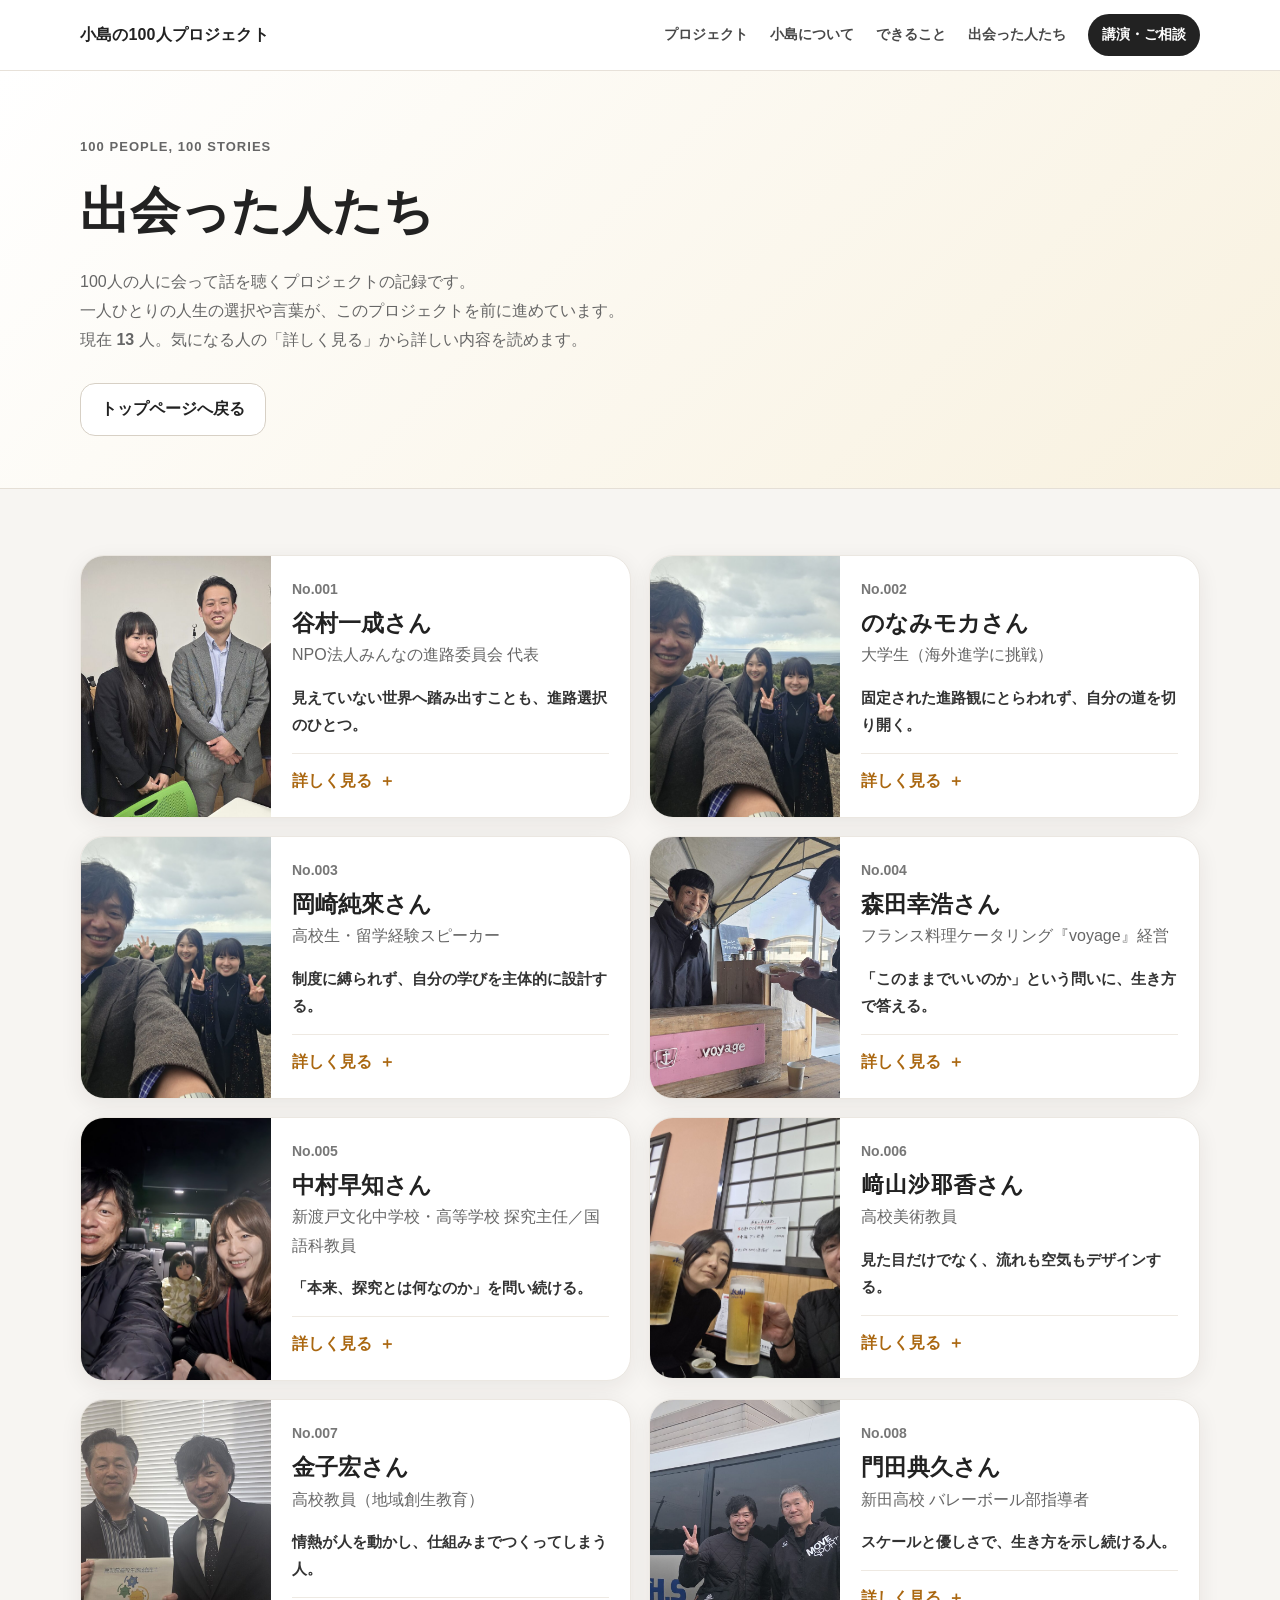
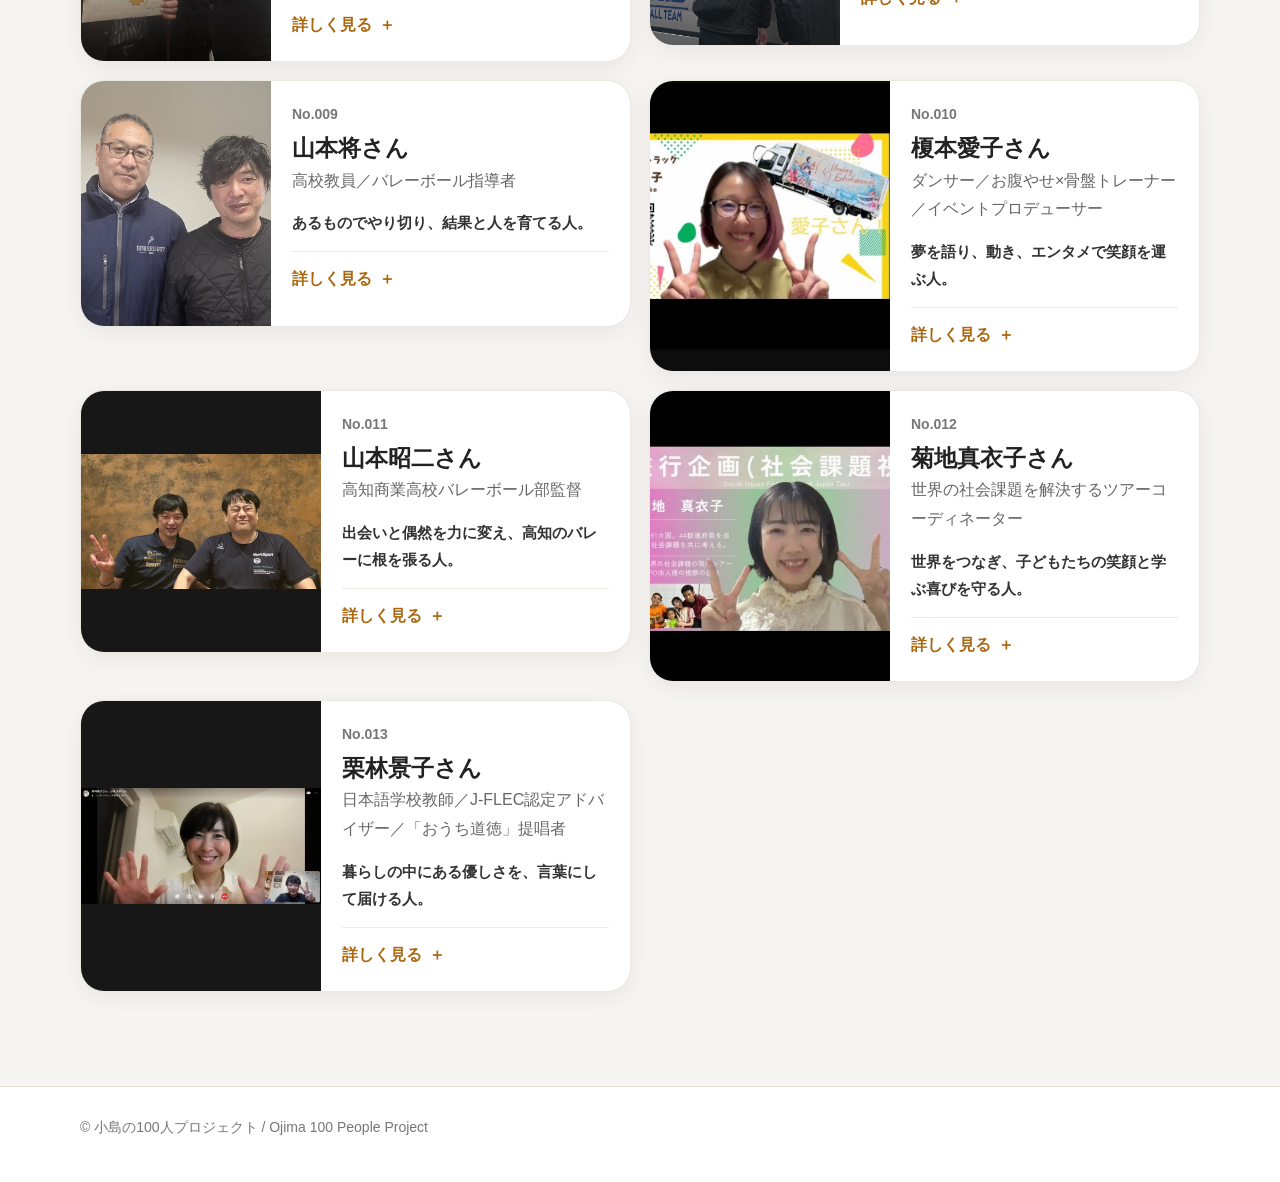
==== commit 381f4825: "スマホ用の移動メニューを追加" ====
--- a/people.html
+++ b/people.html
@@ -38,6 +38,17 @@
     </section>
   </main>
 
+  <div class="mobile-jump-menu">
+    <nav class="mobile-jump-links" id="mobile-jump-links" aria-label="スマホ用ページ内メニュー">
+      <a href="index.html#project">プロジェクト</a>
+      <a href="index.html#profile">小島について</a>
+      <a href="index.html#services">できること</a>
+      <a href="people.html" aria-current="page">出会った人たち</a>
+      <a href="index.html#request">講演・ご相談</a>
+    </nav>
+    <button class="mobile-jump-button" type="button" aria-expanded="false" aria-controls="mobile-jump-links">気になる場所へ<span aria-hidden="true">☰</span></button>
+  </div>
+
   <footer class="footer"><div class="container">© 小島の100人プロジェクト / Ojima 100 People Project</div></footer>
   <script defer src="https://static.cloudflareinsights.com/beacon.min.js" data-cf-beacon='{"token":"42fcae2c3ddd4a71bd845578c93f13e4"}'></script>
 </body>
--- a/style.css
+++ b/style.css
@@ -146,6 +146,7 @@
 }
 .request-main p:not(.section-kicker) { color: rgba(255,255,255,.82); }
 .request-main .section-kicker { color: #f1b24d; }
+.request-title-note { white-space: nowrap; }
 .request-options { display: grid; grid-template-columns: repeat(2, 1fr); gap: 12px; }
 .request-options > div { padding: 18px; border: 1px solid rgba(255,255,255,.14); border-radius: 17px; background: rgba(255,255,255,.07); }
 .request-options strong { display: block; margin-bottom: 7px; }
@@ -182,9 +183,32 @@
 .page-hero { padding: 52px 0; border-bottom: 1px solid var(--line); background: linear-gradient(135deg, #fff 0%, var(--surface-warm) 100%); }
 .page-hero h1 { margin: 8px 0 0; font-size: clamp(36px, 5vw, 50px); }
 .page-hero p { max-width: 780px; margin: 12px 0 0; color: var(--muted); }
-.people-list { display: grid; grid-template-columns: repeat(2, 1fr); gap: 18px; }
+.people-list { display: grid; grid-template-columns: repeat(2, 1fr); align-items: start; gap: 18px; }
 .compact-person { display: grid; grid-template-columns: 190px 1fr; min-height: 245px; overflow: hidden; }
+.compact-person .person-image-frame { height: 100%; min-height: 245px; overflow: hidden; background: #ece8e1; }
 .compact-person .person-image { height: 100%; min-height: 245px; }
+.compact-person-wide { grid-template-columns: 240px 1fr; }
+.compact-person-wide .person-image { object-fit: contain; background: #171717; }
+.photo-focus-010 .person-image,
+.photo-focus-012 .person-image { object-fit: cover; background: #ece8e1; }
+.photo-focus-010 .person-image { object-position: 20% center; }
+.photo-focus-012 .person-image { object-position: 12% center; }
+.compact-person.is-expanded { grid-template-columns: 240px 1fr; }
+.compact-person.is-expanded .person-image-frame {
+  height: 360px;
+  min-height: 360px;
+}
+.compact-person.is-expanded .person-image {
+  height: 100%;
+  min-height: 0;
+  object-fit: cover;
+  object-position: var(--expanded-photo-focus, 50%) center;
+  background: #ece8e1;
+}
+.compact-person.is-expanded.expanded-photo-zoom .person-image {
+  transform: scale(1.5);
+  transform-origin: var(--expanded-zoom-origin, 50%) 50%;
+}
 .compact-body { padding: 21px; }
 .compact-body .person-name { font-size: 23px; }
 .compact-body .person-copy { font-size: 15px; }
@@ -196,6 +220,7 @@
 .detail-toggle .person-meta { padding-bottom: 2px; }
 
 .footer { margin-top: 28px; padding: 28px 0 42px; border-top: 1px solid var(--line); background: #fff; color: #777; font-size: 14px; }
+.mobile-jump-menu { display: none; }
 
 @media (max-width: 980px) {
   .hero-grid, .profile-grid, .contact-grid, .request-panel { grid-template-columns: 1fr; }
@@ -206,6 +231,7 @@
 }
 
 @media (max-width: 760px) {
+  body { padding-bottom: calc(62px + env(safe-area-inset-bottom)); }
   .container { width: min(100% - 28px, 1120px); }
   .site-header { position: relative; }
   .nav-row { min-height: 62px; }
@@ -240,8 +266,61 @@
   .profile-image { height: 350px; }
   .person-image { height: 220px; }
   .compact-person { display: block; }
+  .compact-person .person-image-frame { height: 205px; min-height: 0; }
   .compact-person .person-image { height: 205px; min-height: 0; }
   .person-card-body, .compact-body { padding: 20px; }
+  #project, #profile, #services, #request, #people, #contact { scroll-margin-top: 14px; }
+  .mobile-jump-menu {
+    position: fixed;
+    right: 12px;
+    bottom: max(10px, env(safe-area-inset-bottom));
+    z-index: 40;
+    display: flex;
+    flex-direction: column;
+    align-items: flex-end;
+    gap: 8px;
+  }
+  .mobile-jump-button {
+    min-height: 48px;
+    padding: 0 17px;
+    border: 0;
+    border-radius: 24px;
+    background: var(--text);
+    box-shadow: 0 10px 28px rgba(35, 32, 29, 0.24);
+    color: #fff;
+    font: inherit;
+    font-size: 13px;
+    font-weight: 800;
+    cursor: pointer;
+  }
+  .mobile-jump-button span { margin-left: 8px; font-size: 15px; }
+  .mobile-jump-button[aria-expanded="true"] span { display: inline-block; transform: rotate(90deg); }
+  .mobile-jump-links {
+    width: min(240px, calc(100vw - 24px));
+    display: none;
+    overflow: hidden;
+    border: 1px solid rgba(35, 32, 29, 0.12);
+    border-radius: 17px;
+    background: rgba(255, 255, 255, 0.96);
+    box-shadow: 0 12px 32px rgba(35, 32, 29, 0.18);
+    backdrop-filter: blur(12px);
+  }
+  .mobile-jump-links.open { display: block; }
+  .mobile-jump-links a {
+    min-height: 46px;
+    display: flex;
+    align-items: center;
+    justify-content: space-between;
+    padding: 8px 16px;
+    border-bottom: 1px solid #eee9e2;
+    color: #55504a;
+    font-size: 13px;
+    font-weight: 800;
+    text-decoration: none;
+  }
+  .mobile-jump-links a::after { content: "→"; color: var(--accent-dark); }
+  .mobile-jump-links a:last-child { border-bottom: 0; }
+  .mobile-jump-links a[aria-current="page"] { background: #f3efe8; color: var(--text); }
 }
 
 @media (prefers-reduced-motion: reduce) {
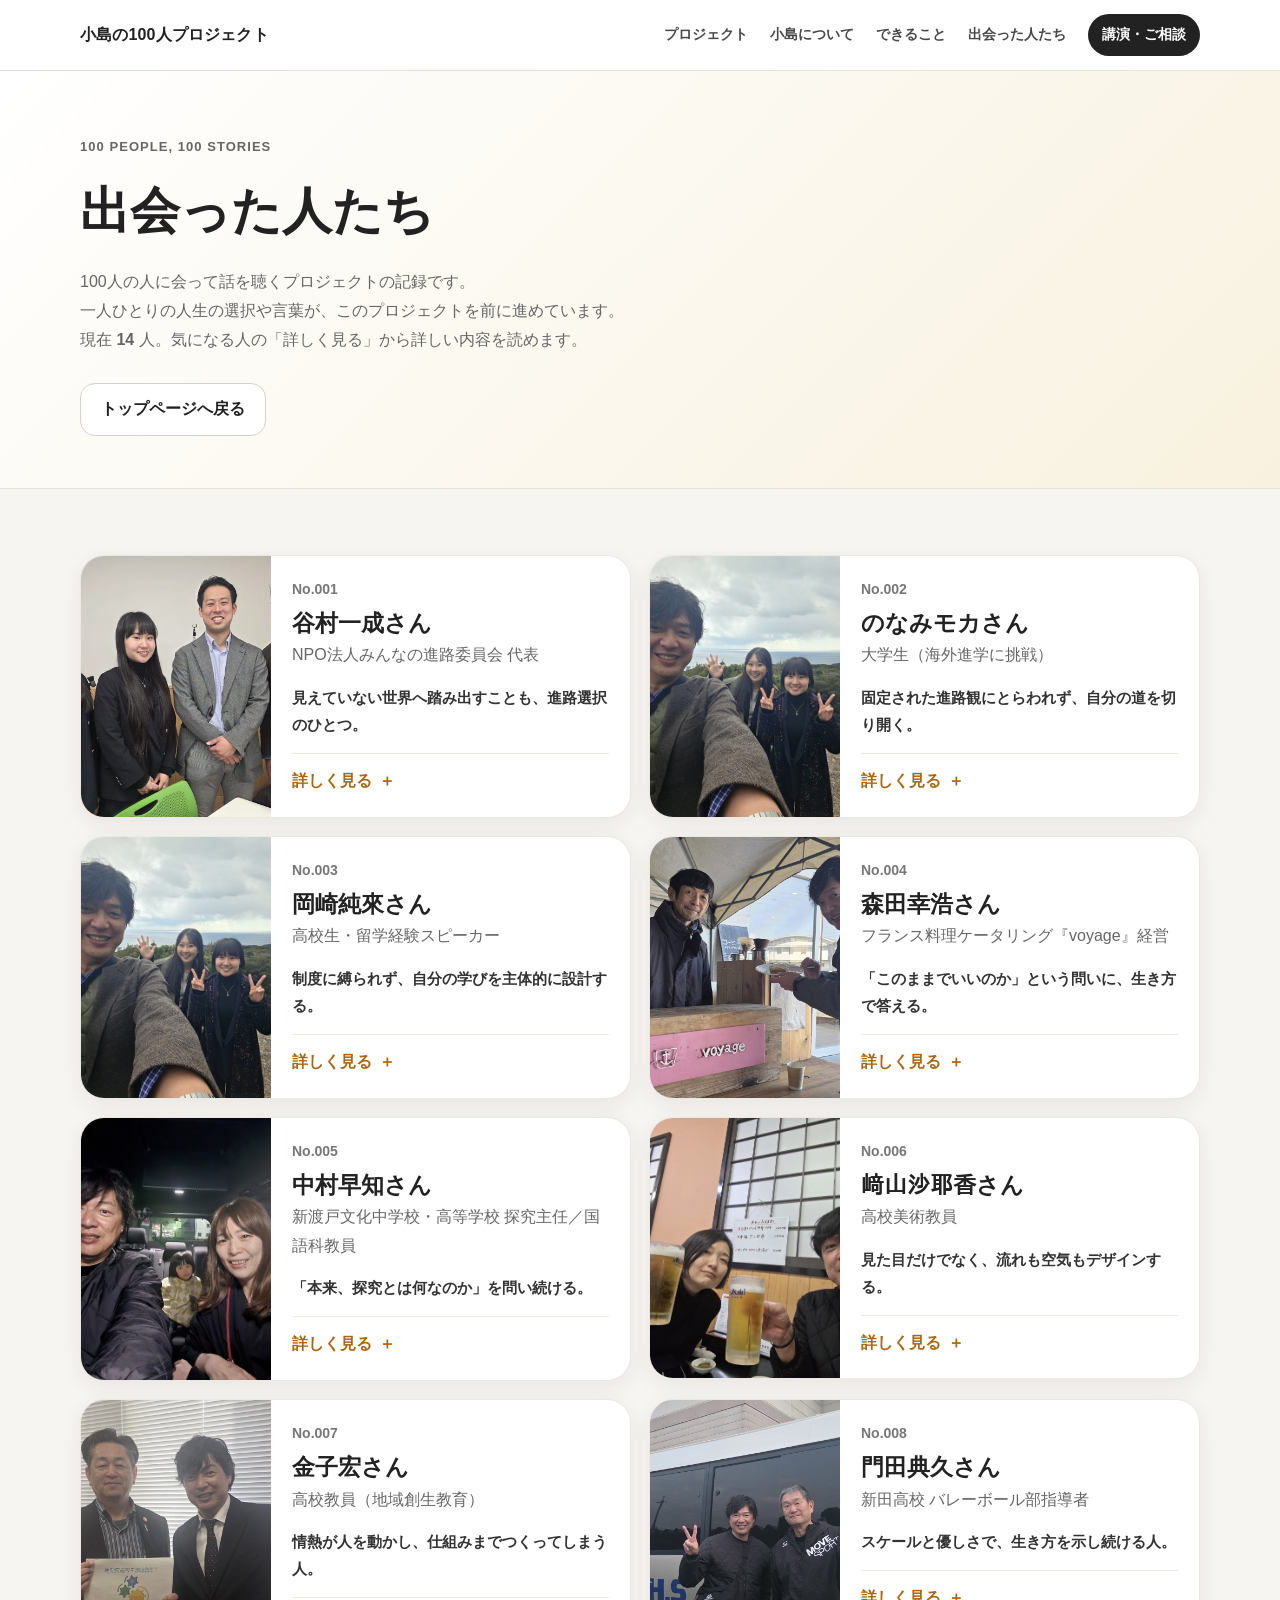
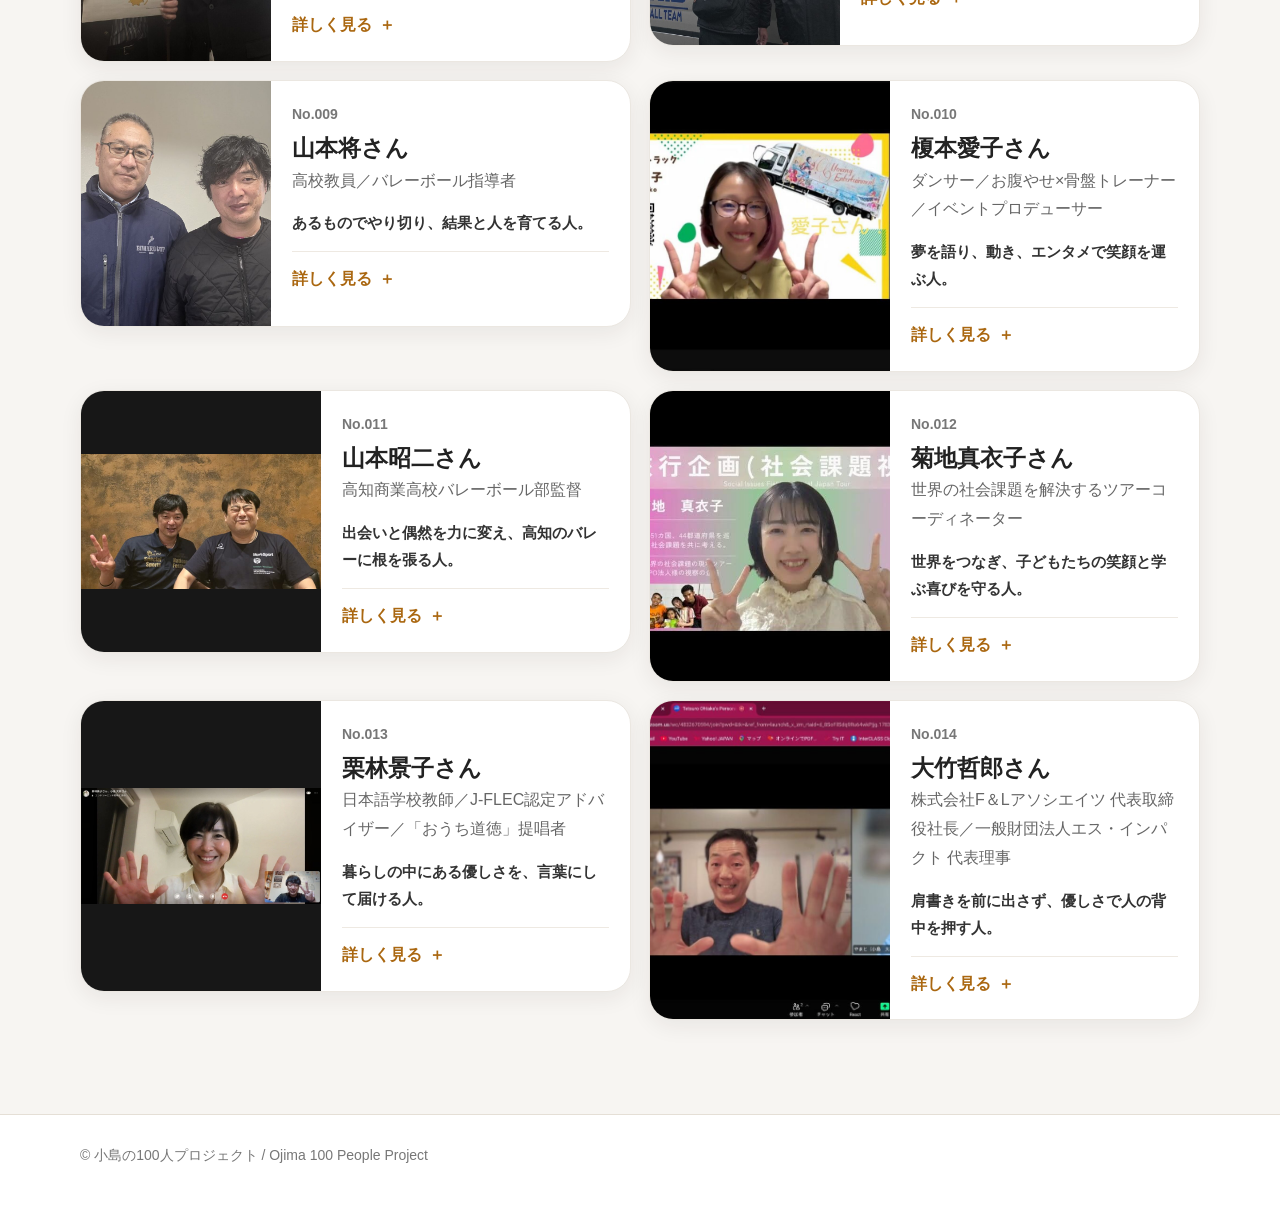
==== commit d699cc09: "14人目・大竹哲郎さんの公開前プレビューを追加" ====
--- a/people.html
+++ b/people.html
@@ -3,11 +3,19 @@
 <head>
   <meta charset="utf-8">
   <meta name="viewport" content="width=device-width, initial-scale=1">
-  <meta name="description" content="小島の100人プロジェクトで出会った13人の紹介。">
+  <meta name="description" content="小島の100人プロジェクトで出会った14人の紹介。">
   <title>出会った人たち｜小島の100人プロジェクト</title>
-  <link rel="stylesheet" href="style.css">
-  <script src="people-data.js" defer></script>
-  <script src="site.js" defer></script>
+  <!-- Google tag (gtag.js) -->
+  <script async src="https://www.googletagmanager.com/gtag/js?id=G-ZH8V420J9N"></script>
+  <script>
+    window.dataLayer = window.dataLayer || [];
+    function gtag(){dataLayer.push(arguments);}
+    gtag('js', new Date());
+    gtag('config', 'G-ZH8V420J9N');
+  </script>
+  <link rel="stylesheet" href="style.css?v=20260817-1">
+  <script src="people-data.js?v=20260817-1" defer></script>
+  <script src="site.js?v=20260817-1" defer></script>
 </head>
 <body>
   <header class="site-header">
--- a/style.css
+++ b/style.css
@@ -190,9 +190,11 @@
 .compact-person-wide { grid-template-columns: 240px 1fr; }
 .compact-person-wide .person-image { object-fit: contain; background: #171717; }
 .photo-focus-010 .person-image,
-.photo-focus-012 .person-image { object-fit: cover; background: #ece8e1; }
+.photo-focus-012 .person-image,
+.photo-focus-014 .person-image { object-fit: cover; background: #ece8e1; }
 .photo-focus-010 .person-image { object-position: 20% center; }
 .photo-focus-012 .person-image { object-position: 12% center; }
+.photo-focus-014 .person-image { object-position: 25% center; }
 .compact-person.is-expanded { grid-template-columns: 240px 1fr; }
 .compact-person.is-expanded .person-image-frame {
   height: 360px;
